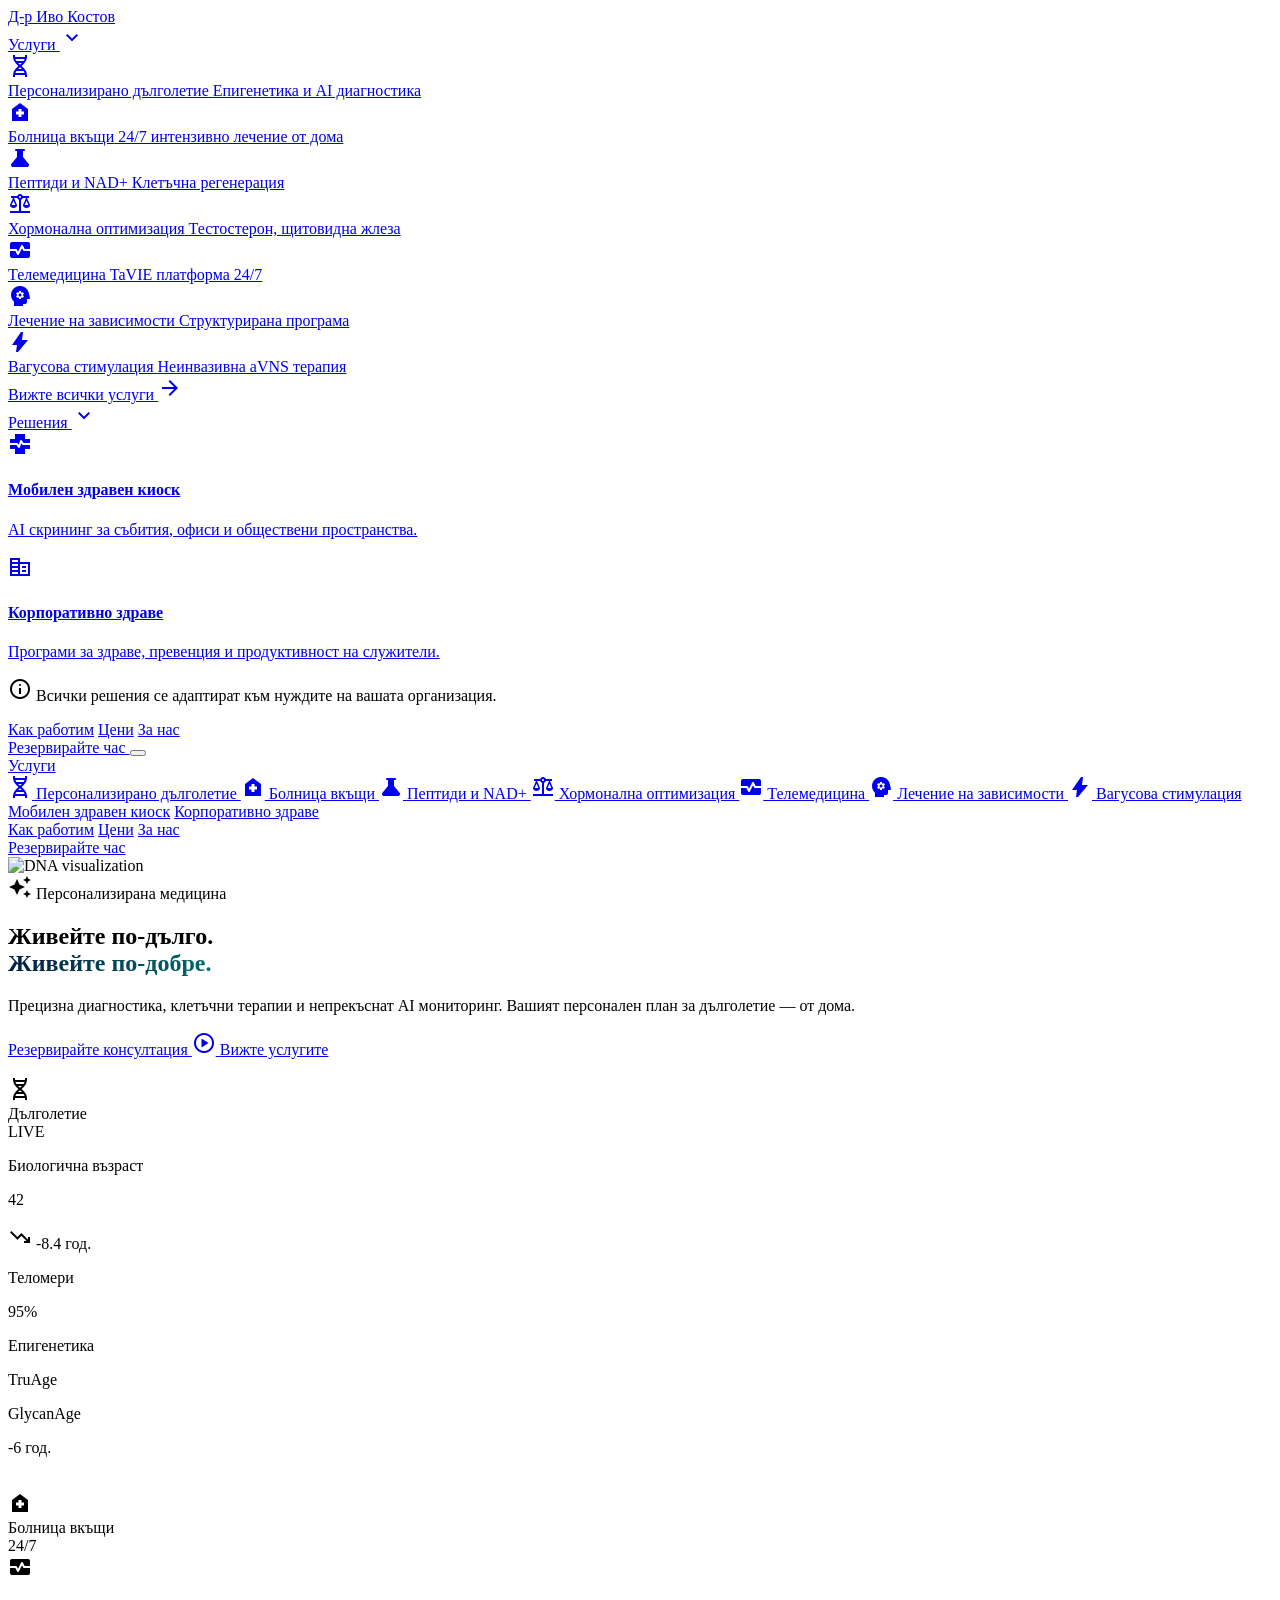
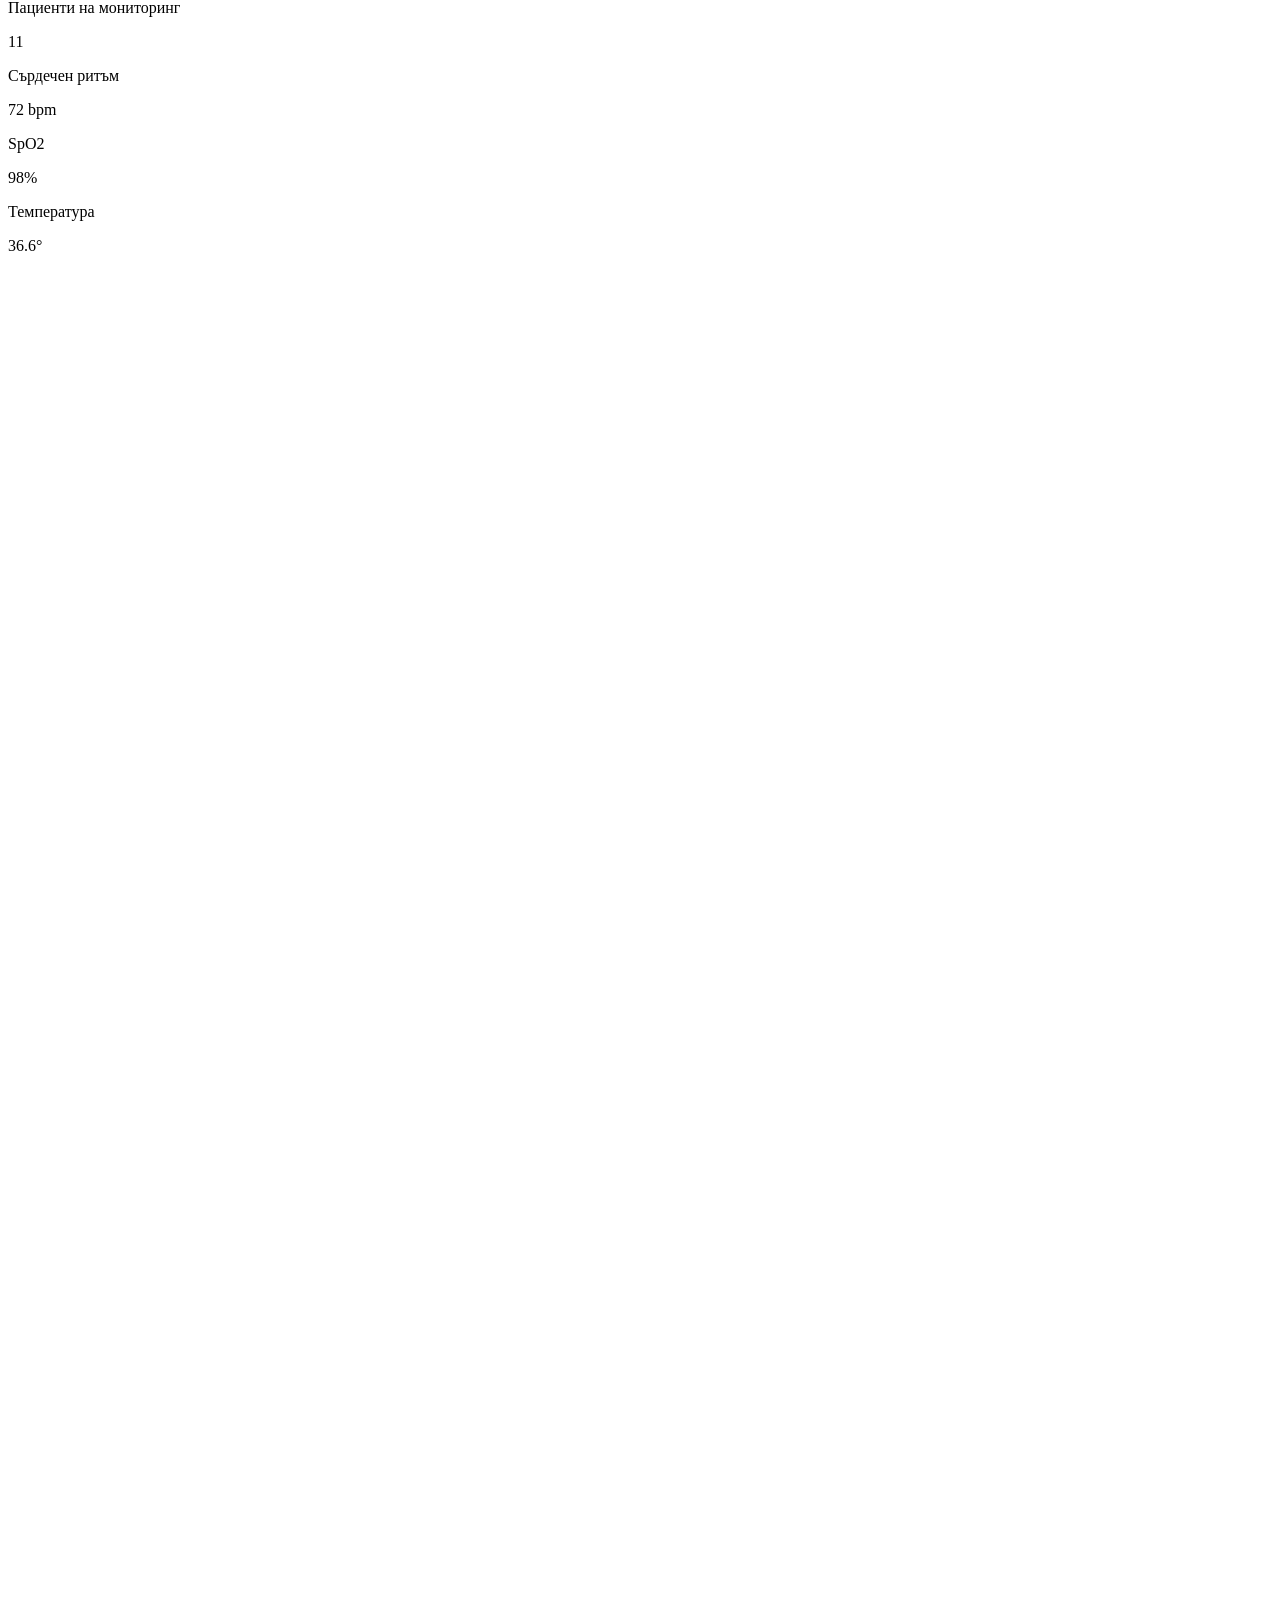
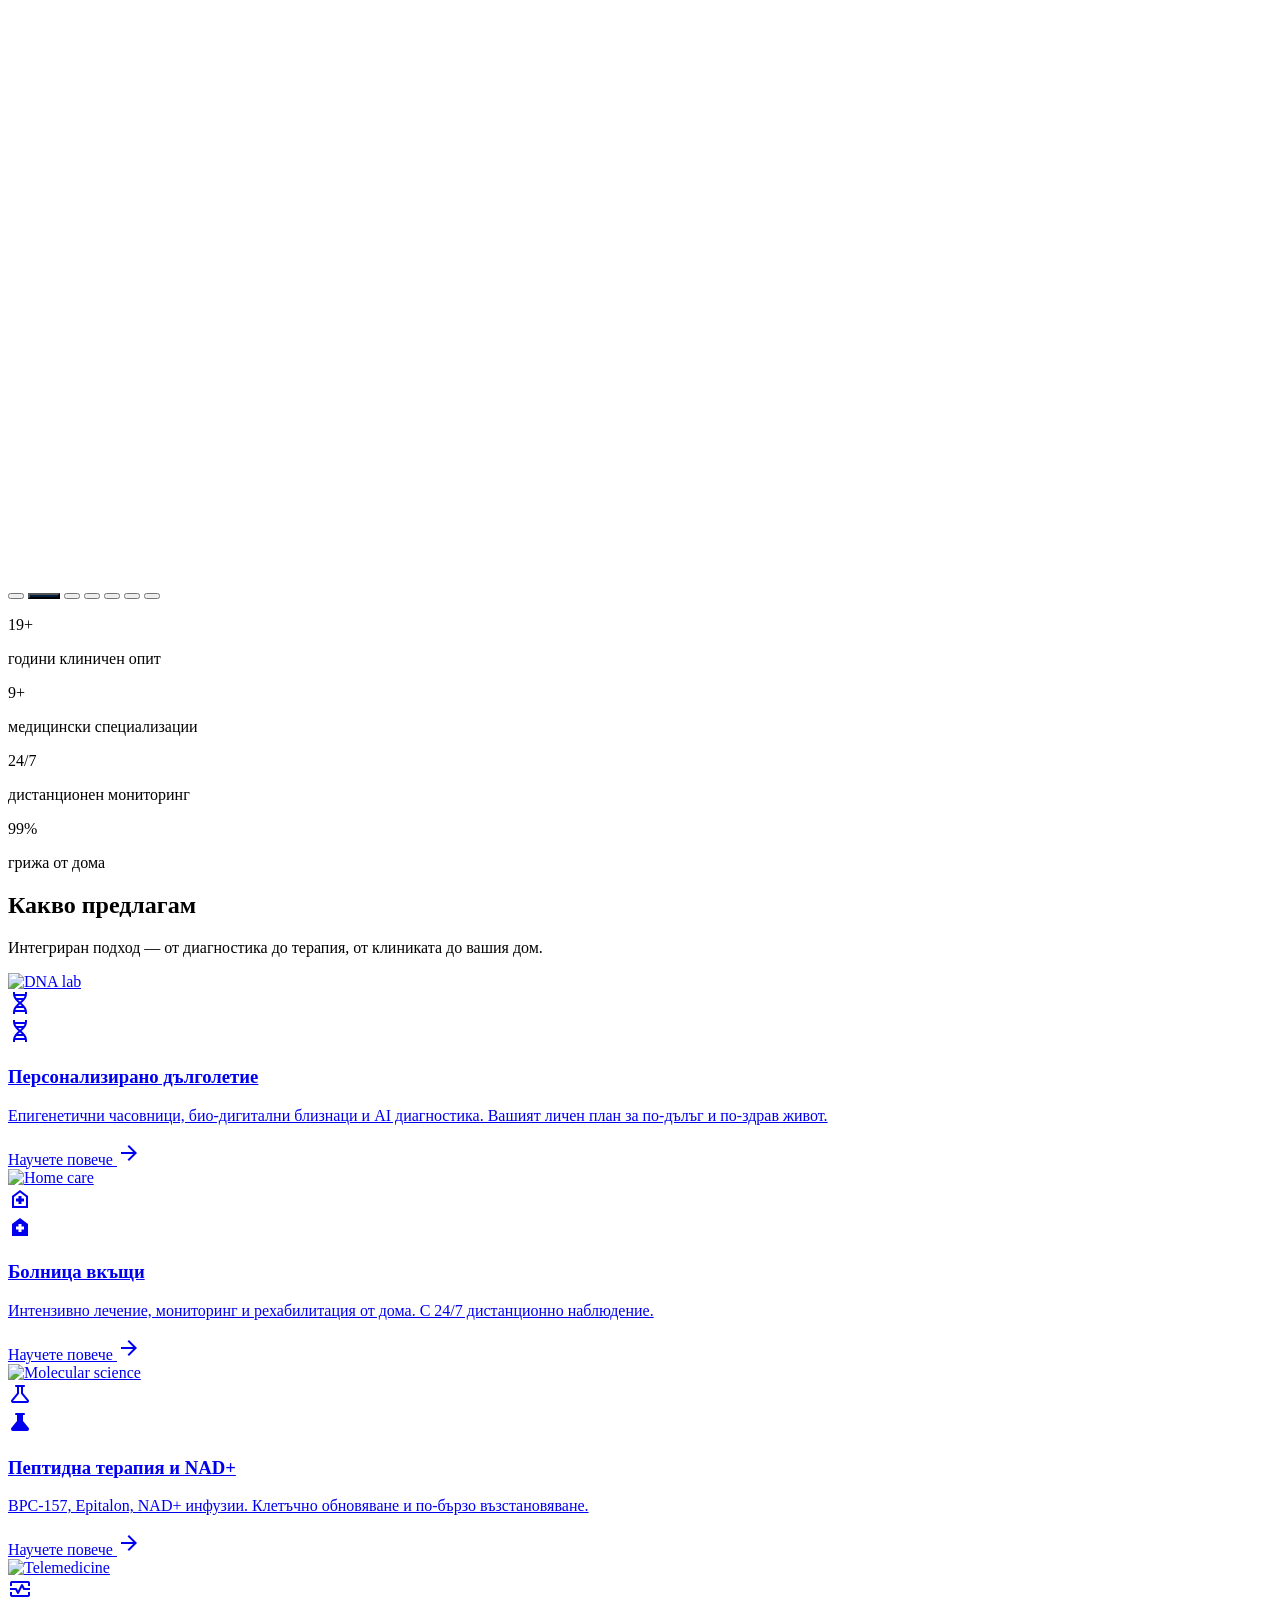
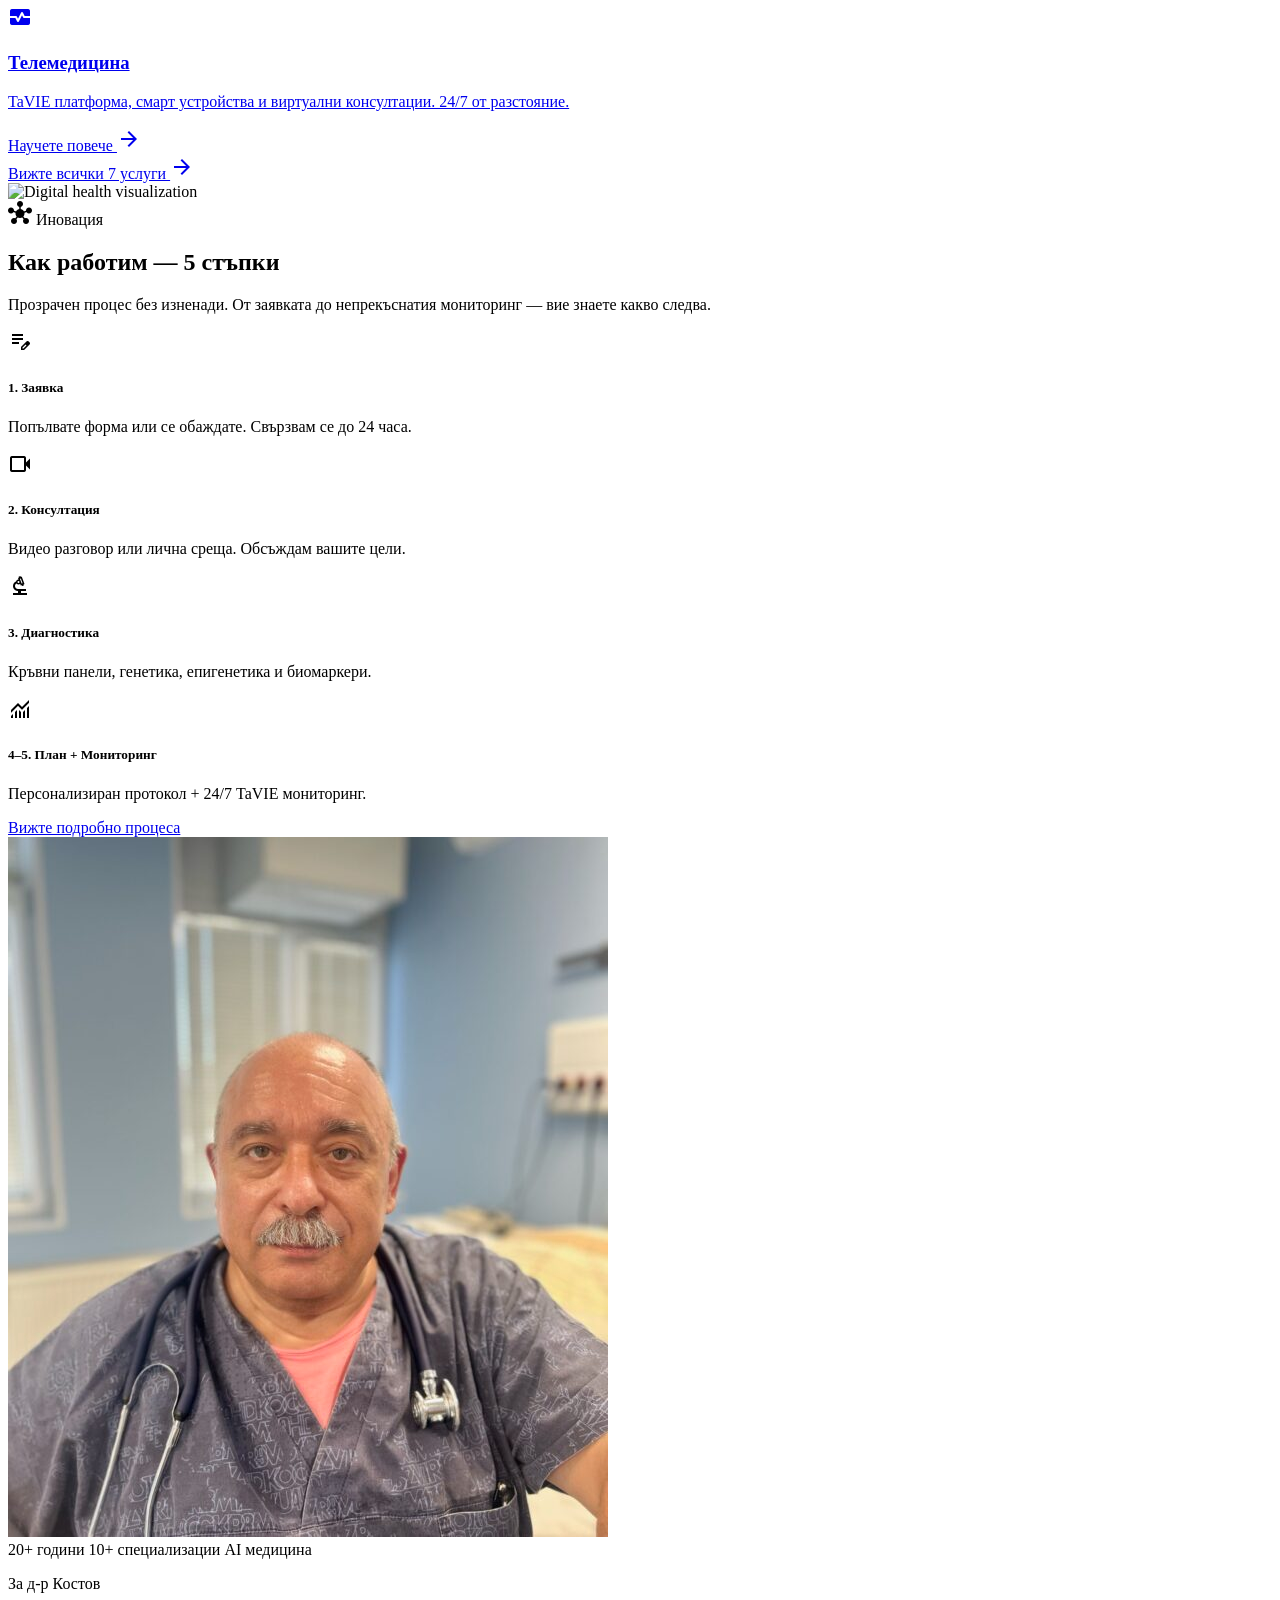
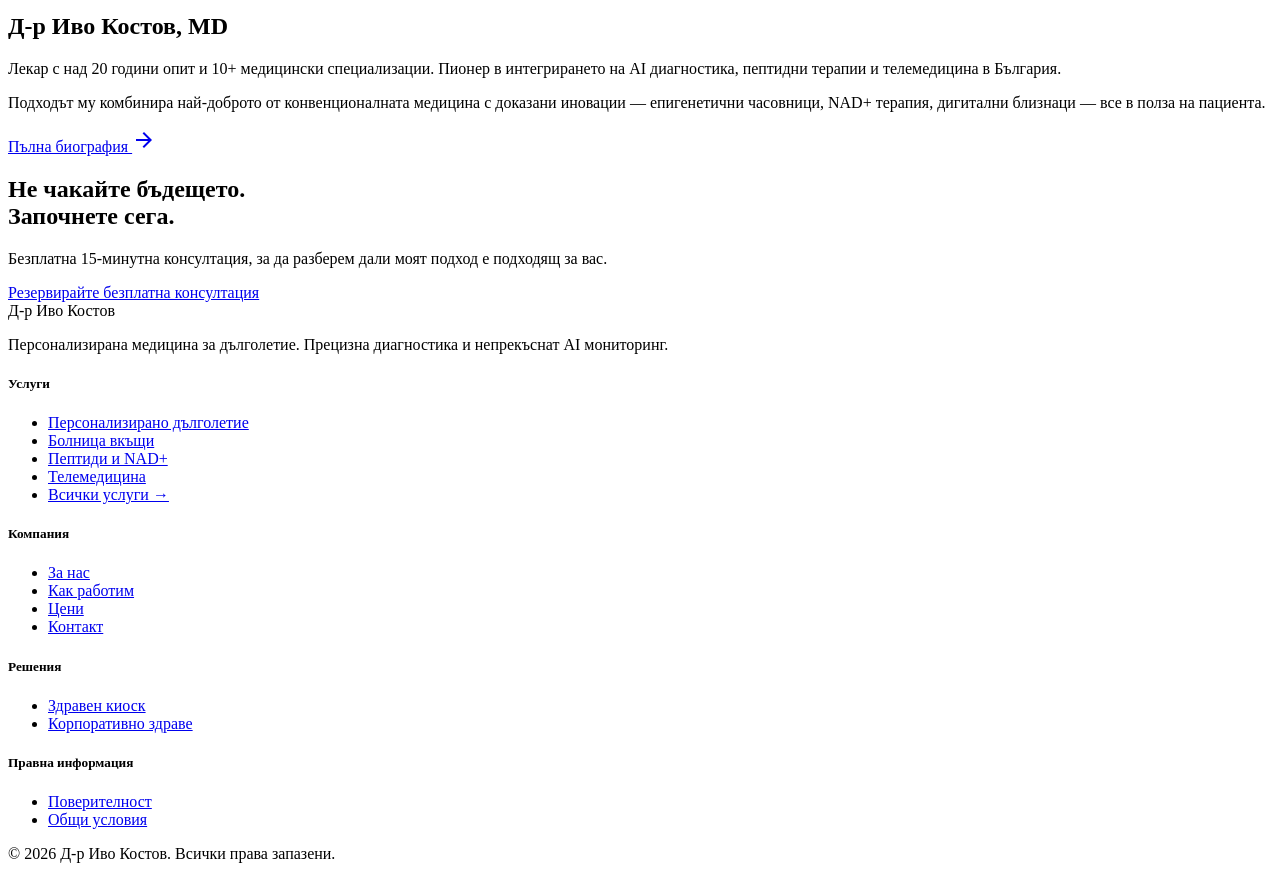
==== index.html @ afa54e5a "Initial commit: drivokostov.bg - Dr. Ivo Kostov medical longevity website Multi-page static site wit" ====
<!DOCTYPE html>
<html class="light" lang="bg">
<head>
<meta charset="utf-8"/>
<meta content="width=device-width, initial-scale=1.0" name="viewport"/>
<title>Д-р Иво Костов — Персонализирана медицина за дълголетие</title>
<meta name="description" content="Персонализирана медицина за дълголетие в България. Прецизна диагностика, пептидна терапия, NAD+, телемедицина и болница вкъщи.">
<link href="https://fonts.googleapis.com/css2?family=Manrope:wght@400;600;700;800&family=Inter:wght@300;400;500;600&display=swap" rel="stylesheet"/>
<link href="https://fonts.googleapis.com/css2?family=Material+Symbols+Outlined:wght,FILL@100..700,0..1&display=swap" rel="stylesheet"/>
<script src="https://cdn.tailwindcss.com?plugins=forms,container-queries"></script>
<script>
tailwind.config = {
  darkMode: "class",
  theme: {
    extend: {
      colors: {
        "primary": "#001e40",
        "primary-container": "#003366",
        "on-primary": "#ffffff",
        "on-primary-container": "#799dd6",
        "secondary": "#00696b",
        "secondary-container": "#56f5f8",
        "on-secondary": "#ffffff",
        "on-secondary-container": "#006e70",
        "tertiary": "#002324",
        "tertiary-container": "#003a3b",
        "tertiary-fixed": "#6af7fa",
        "tertiary-fixed-dim": "#46dadd",
        "secondary-fixed": "#5af8fb",
        "secondary-fixed-dim": "#2ddbde",
        "primary-fixed": "#d5e3ff",
        "primary-fixed-dim": "#a7c8ff",
        "surface": "#f7f9fb",
        "surface-container-low": "#f2f4f6",
        "surface-container": "#eceef0",
        "surface-container-high": "#e6e8ea",
        "surface-container-lowest": "#ffffff",
        "on-surface": "#191c1e",
        "on-surface-variant": "#43474f",
        "outline": "#737780",
        "outline-variant": "#c3c6d1",
        "error": "#ba1a1a",
        "error-container": "#ffdad6",
        "surface-tint": "#3a5f94",
      },
      fontFamily: {
        "headline": ["Manrope"],
        "body": ["Inter"],
      },
      borderRadius: {
        "DEFAULT": "0.25rem",
        "lg": "0.5rem",
        "xl": "0.75rem",
        "2xl": "1.5rem",
        "3xl": "2rem",
        "full": "9999px",
      },
    },
  },
}
</script>
<style>
.material-symbols-outlined { font-variation-settings: 'FILL' 0, 'wght' 400, 'GRAD' 0, 'opsz' 24; }
.text-gradient { background: linear-gradient(to right, #001e40, #00696b); -webkit-background-clip: text; -webkit-text-fill-color: transparent; background-clip: text; }
.reveal { opacity: 0; transform: translateY(30px); transition: all 0.8s cubic-bezier(0.22, 1, 0.36, 1); }
.reveal.active { opacity: 1; transform: translateY(0); }
.reveal-delay-1 { transition-delay: 100ms; }
.reveal-delay-2 { transition-delay: 200ms; }
.reveal-delay-3 { transition-delay: 300ms; }
.reveal-delay-4 { transition-delay: 400ms; }

/* Hero panel carousel */
.hero-panel { pointer-events: none; }
.hero-panel.active-panel { opacity: 1 !important; pointer-events: auto; transform: scale(1); }
.hero-panel:not(.active-panel) { opacity: 0; transform: scale(0.96); }
.panel-dot.active-dot { width: 2rem; background-color: #001e40; }
.panel-dot:not(.active-dot) { width: 0.375rem; }

/* ECG animation */
@keyframes ecg-draw { to { stroke-dashoffset: 0; } }
.panel-ecg { stroke-dasharray: 800; stroke-dashoffset: 800; }
.active-panel .panel-ecg { animation: ecg-draw 2s ease forwards; }

/* Wave animation */
@keyframes wave-move { 0% { transform: translateX(0); } 100% { transform: translateX(-50px); } }
.active-panel .panel-wave { animation: wave-move 3s linear infinite; }
</style>
</head>
<body class="bg-surface font-body text-on-surface selection:bg-secondary-container">

<!-- Nav -->
<main class="pt-20">

<!-- ===== HERO ===== -->
<section class="relative min-h-[870px] flex items-center overflow-hidden bg-surface-container-low">
  <div class="absolute inset-0 z-0">
    <div class="absolute inset-0 bg-gradient-to-r from-surface-container-low via-transparent to-transparent z-10"></div>
    <img class="w-full h-full object-cover opacity-25" src="https://images.unsplash.com/photo-1532187863486-abf9dbad1b69?w=1600&h=900&fit=crop" alt="DNA visualization">
  </div>
  <div class="max-w-7xl mx-auto px-6 md:px-12 relative z-20 grid grid-cols-1 lg:grid-cols-2 gap-12 items-center">
    <div class="space-y-8 reveal">
      <div class="inline-flex items-center space-x-2 bg-secondary-container/20 px-4 py-1.5 rounded-full border border-secondary/10">
        <span class="material-symbols-outlined text-secondary text-sm" style="font-variation-settings: 'FILL' 1;">auto_awesome</span>
        <span class="text-secondary font-semibold text-xs uppercase tracking-widest">Персонализирана медицина</span>
      </div>
      <h1 class="text-5xl md:text-7xl font-headline font-extrabold text-primary leading-[1.08] tracking-tight">
        Живейте по-дълго.<br><span class="text-gradient">Живейте по-добре.</span>
      </h1>
      <p class="text-xl text-on-surface-variant max-w-xl leading-relaxed">
        Прецизна диагностика, клетъчни терапии и непрекъснат AI мониторинг. Вашият персонален план за дълголетие — от дома.
      </p>
      <div class="flex flex-col sm:flex-row gap-4">
        <a href="kontakt.html" class="bg-primary text-on-primary px-8 py-4 rounded-xl font-headline font-bold text-lg hover:shadow-lg transition-all active:scale-95 text-center">
          Резервирайте консултация
        </a>
        <a href="uslugi.html" class="flex items-center justify-center space-x-2 text-primary font-headline font-bold px-8 py-4 hover:bg-white/50 rounded-xl transition-all">
          <span class="material-symbols-outlined">play_circle</span>
          <span>Вижте услугите</span>
        </a>
      </div>
    </div>
    <!-- Hero Dashboard — 7 Service Panels cycling -->
    <div class="hidden lg:block relative reveal reveal-delay-2">
      <div id="hero-panels" class="relative h-[460px] w-full">

        <!-- Panel 1: Персонализирано дълголетие -->
        <div class="hero-panel active-panel absolute inset-0 bg-gradient-to-br from-primary to-primary-container rounded-[2.5rem] shadow-2xl p-8 text-white overflow-hidden transition-all duration-700">
          <div class="absolute inset-0 opacity-15"><img class="w-full h-full object-cover" src="https://images.unsplash.com/photo-1532187863486-abf9dbad1b69?w=600&h=500&fit=crop" alt=""></div>
          <div class="relative z-10 h-full flex flex-col justify-between">
            <div class="flex items-center justify-between">
              <div class="flex items-center gap-3">
                <div class="w-10 h-10 bg-white/15 backdrop-blur rounded-xl flex items-center justify-center">
                  <span class="material-symbols-outlined text-tertiary-fixed" style="font-variation-settings:'FILL' 1">genetics</span>
                </div>
                <span class="font-headline font-bold text-sm uppercase tracking-wider text-tertiary-fixed">Дълголетие</span>
              </div>
              <div class="flex items-center gap-2"><span class="w-2 h-2 bg-tertiary-fixed rounded-full animate-pulse"></span><span class="text-tertiary-fixed text-xs font-bold">LIVE</span></div>
            </div>
            <div>
              <div class="flex items-end gap-6 mb-6">
                <div>
                  <p class="text-white/50 text-xs mb-1">Биологична възраст</p>
                  <p class="text-5xl font-headline font-extrabold panel-number" data-from="42" data-to="34">42</p>
                </div>
                <div class="flex items-center gap-1 mb-2 bg-secondary/30 px-3 py-1 rounded-full">
                  <span class="material-symbols-outlined text-tertiary-fixed text-sm">trending_down</span>
                  <span class="text-tertiary-fixed font-bold text-sm">-8.4 год.</span>
                </div>
              </div>
              <div class="grid grid-cols-3 gap-3">
                <div class="bg-white/10 backdrop-blur rounded-xl p-3"><p class="text-[10px] text-white/50">Теломери</p><p class="font-bold text-sm">95%</p></div>
                <div class="bg-white/10 backdrop-blur rounded-xl p-3"><p class="text-[10px] text-white/50">Епигенетика</p><p class="font-bold text-sm text-tertiary-fixed">TruAge</p></div>
                <div class="bg-white/10 backdrop-blur rounded-xl p-3"><p class="text-[10px] text-white/50">GlycanAge</p><p class="font-bold text-sm">-6 год.</p></div>
              </div>
            </div>
          </div>
        </div>

        <!-- Panel 2: Болница вкъщи -->
        <div class="hero-panel absolute inset-0 bg-gradient-to-br from-[#003a3b] to-secondary rounded-[2.5rem] shadow-2xl p-8 text-white overflow-hidden opacity-0 transition-all duration-700">
          <div class="absolute inset-0 opacity-15"><img class="w-full h-full object-cover" src="https://images.unsplash.com/photo-1576765608535-5f04d1e3f289?w=600&h=500&fit=crop" alt=""></div>
          <div class="relative z-10 h-full flex flex-col justify-between">
            <div class="flex items-center justify-between">
              <div class="flex items-center gap-3">
                <div class="w-10 h-10 bg-white/15 backdrop-blur rounded-xl flex items-center justify-center">
                  <span class="material-symbols-outlined text-secondary-fixed" style="font-variation-settings:'FILL' 1">home_health</span>
                </div>
                <span class="font-headline font-bold text-sm uppercase tracking-wider text-secondary-fixed">Болница вкъщи</span>
              </div>
              <div class="flex items-center gap-2"><span class="w-2 h-2 bg-secondary-fixed rounded-full animate-pulse"></span><span class="text-secondary-fixed text-xs font-bold">24/7</span></div>
            </div>
            <div>
              <div class="flex items-center gap-4 mb-6">
                <div class="w-20 h-20 rounded-2xl bg-white/10 backdrop-blur flex items-center justify-center">
                  <span class="material-symbols-outlined text-4xl text-secondary-fixed" style="font-variation-settings:'FILL' 1">monitor_heart</span>
                </div>
                <div>
                  <p class="text-white/50 text-xs">Пациенти на мониторинг</p>
                  <p class="text-4xl font-headline font-extrabold panel-number" data-from="0" data-to="12">0</p>
                </div>
              </div>
              <div class="grid grid-cols-3 gap-3">
                <div class="bg-white/10 backdrop-blur rounded-xl p-3"><p class="text-[10px] text-white/50">Сърдечен ритъм</p><p class="font-bold text-sm text-secondary-fixed">72 bpm</p></div>
                <div class="bg-white/10 backdrop-blur rounded-xl p-3"><p class="text-[10px] text-white/50">SpO2</p><p class="font-bold text-sm">98%</p></div>
                <div class="bg-white/10 backdrop-blur rounded-xl p-3"><p class="text-[10px] text-white/50">Температура</p><p class="font-bold text-sm">36.6°</p></div>
              </div>
            </div>
          </div>
        </div>

        <!-- Panel 3: Пептиди и NAD+ -->
        <div class="hero-panel absolute inset-0 bg-gradient-to-br from-[#0a1628] to-[#1a3050] rounded-[2.5rem] shadow-2xl p-8 text-white overflow-hidden opacity-0 transition-all duration-700">
          <div class="absolute inset-0 opacity-10"><img class="w-full h-full object-cover" src="https://images.unsplash.com/photo-1628595351029-c2bf17511435?w=600&h=500&fit=crop" alt=""></div>
          <div class="relative z-10 h-full flex flex-col justify-between">
            <div class="flex items-center justify-between">
              <div class="flex items-center gap-3">
                <div class="w-10 h-10 bg-white/15 backdrop-blur rounded-xl flex items-center justify-center">
                  <span class="material-symbols-outlined text-tertiary-fixed" style="font-variation-settings:'FILL' 1">science</span>
                </div>
                <span class="font-headline font-bold text-sm uppercase tracking-wider text-tertiary-fixed">NAD+ Терапия</span>
              </div>
            </div>
            <div>
              <p class="text-white/50 text-xs mb-2">NAD+ ниво след инфузия</p>
              <!-- Progress bar animation -->
              <div class="relative h-4 bg-white/10 rounded-full mb-6 overflow-hidden">
                <div class="absolute inset-y-0 left-0 bg-gradient-to-r from-secondary to-tertiary-fixed rounded-full panel-bar" style="width:0%"></div>
              </div>
              <div class="grid grid-cols-4 gap-2">
                <div class="bg-white/10 backdrop-blur rounded-xl p-3 text-center"><p class="text-[9px] text-white/40">BPC-157</p><p class="font-bold text-xs text-tertiary-fixed">Active</p></div>
                <div class="bg-white/10 backdrop-blur rounded-xl p-3 text-center"><p class="text-[9px] text-white/40">Epitalon</p><p class="font-bold text-xs">Ready</p></div>
                <div class="bg-white/10 backdrop-blur rounded-xl p-3 text-center"><p class="text-[9px] text-white/40">GHK-Cu</p><p class="font-bold text-xs text-tertiary-fixed">Active</p></div>
                <div class="bg-white/10 backdrop-blur rounded-xl p-3 text-center"><p class="text-[9px] text-white/40">GLP-1</p><p class="font-bold text-xs">Ready</p></div>
              </div>
            </div>
          </div>
        </div>

        <!-- Panel 4: Хормонална оптимизация -->
        <div class="hero-panel absolute inset-0 bg-gradient-to-br from-[#1a1040] to-[#2d1860] rounded-[2.5rem] shadow-2xl p-8 text-white overflow-hidden opacity-0 transition-all duration-700">
          <div class="relative z-10 h-full flex flex-col justify-between">
            <div class="flex items-center gap-3">
              <div class="w-10 h-10 bg-white/15 backdrop-blur rounded-xl flex items-center justify-center">
                <span class="material-symbols-outlined text-purple-300" style="font-variation-settings:'FILL' 1">balance</span>
              </div>
              <span class="font-headline font-bold text-sm uppercase tracking-wider text-purple-300">Хормони</span>
            </div>
            <div>
              <p class="text-white/50 text-xs mb-4">Хормонален баланс</p>
              <!-- Horizontal bars -->
              <div class="space-y-3 mb-4">
                <div class="flex items-center gap-3"><span class="text-[10px] text-white/50 w-20">Тестостерон</span><div class="flex-1 h-3 bg-white/10 rounded-full overflow-hidden"><div class="h-full bg-purple-400 rounded-full panel-hbar" style="width:0%" data-target="85%"></div></div><span class="text-xs font-bold">85%</span></div>
                <div class="flex items-center gap-3"><span class="text-[10px] text-white/50 w-20">DHEA</span><div class="flex-1 h-3 bg-white/10 rounded-full overflow-hidden"><div class="h-full bg-purple-300 rounded-full panel-hbar" style="width:0%" data-target="72%"></div></div><span class="text-xs font-bold">72%</span></div>
                <div class="flex items-center gap-3"><span class="text-[10px] text-white/50 w-20">Щитовидна</span><div class="flex-1 h-3 bg-white/10 rounded-full overflow-hidden"><div class="h-full bg-purple-200 rounded-full panel-hbar" style="width:0%" data-target="91%"></div></div><span class="text-xs font-bold">91%</span></div>
                <div class="flex items-center gap-3"><span class="text-[10px] text-white/50 w-20">Кортизол</span><div class="flex-1 h-3 bg-white/10 rounded-full overflow-hidden"><div class="h-full bg-green-400 rounded-full panel-hbar" style="width:0%" data-target="45%"></div></div><span class="text-xs font-bold text-green-400">Нисък ✓</span></div>
              </div>
            </div>
          </div>
        </div>

        <!-- Panel 5: Телемедицина -->
        <div class="hero-panel absolute inset-0 bg-gradient-to-br from-[#002030] to-[#004050] rounded-[2.5rem] shadow-2xl p-8 text-white overflow-hidden opacity-0 transition-all duration-700">
          <div class="absolute inset-0 opacity-10"><img class="w-full h-full object-cover" src="https://images.unsplash.com/photo-1576091160399-112ba8d25d1d?w=600&h=500&fit=crop" alt=""></div>
          <div class="relative z-10 h-full flex flex-col justify-between">
            <div class="flex items-center justify-between">
              <div class="flex items-center gap-3">
                <div class="w-10 h-10 bg-white/15 backdrop-blur rounded-xl flex items-center justify-center">
                  <span class="material-symbols-outlined text-cyan-300" style="font-variation-settings:'FILL' 1">monitor_heart</span>
                </div>
                <span class="font-headline font-bold text-sm uppercase tracking-wider text-cyan-300">TaVIE Платформа</span>
              </div>
              <span class="bg-cyan-500/20 text-cyan-300 text-[10px] font-bold px-3 py-1 rounded-full">CONNECTED</span>
            </div>
            <div>
              <!-- Simulated ECG line -->
              <svg class="w-full h-16 mb-4" viewBox="0 0 400 60" fill="none">
                <path d="M0,30 L60,30 L70,30 L80,10 L90,50 L100,25 L110,35 L120,30 L200,30 L210,30 L220,10 L230,50 L240,25 L250,35 L260,30 L340,30 L350,30 L360,10 L370,50 L380,25 L390,35 L400,30" stroke="rgba(103,232,249,0.6)" stroke-width="2" class="panel-ecg"/>
              </svg>
              <div class="grid grid-cols-3 gap-3">
                <div class="bg-white/10 backdrop-blur rounded-xl p-3"><p class="text-[10px] text-white/40">Устройства</p><p class="font-bold text-sm text-cyan-300">3 active</p></div>
                <div class="bg-white/10 backdrop-blur rounded-xl p-3"><p class="text-[10px] text-white/40">Данни днес</p><p class="font-bold text-sm">2,847</p></div>
                <div class="bg-white/10 backdrop-blur rounded-xl p-3"><p class="text-[10px] text-white/40">Сън скор</p><p class="font-bold text-sm text-cyan-300">92/100</p></div>
              </div>
            </div>
          </div>
        </div>

        <!-- Panel 6: Зависимости -->
        <div class="hero-panel absolute inset-0 bg-gradient-to-br from-[#1a2810] to-[#2d4020] rounded-[2.5rem] shadow-2xl p-8 text-white overflow-hidden opacity-0 transition-all duration-700">
          <div class="relative z-10 h-full flex flex-col justify-between">
            <div class="flex items-center gap-3">
              <div class="w-10 h-10 bg-white/15 backdrop-blur rounded-xl flex items-center justify-center">
                <span class="material-symbols-outlined text-green-300" style="font-variation-settings:'FILL' 1">psychology</span>
              </div>
              <span class="font-headline font-bold text-sm uppercase tracking-wider text-green-300">Зависимости</span>
            </div>
            <div>
              <p class="text-white/50 text-xs mb-3">Дни без рецидив</p>
              <p class="text-6xl font-headline font-extrabold text-green-300 mb-4 panel-number" data-from="0" data-to="147">0</p>
              <div class="flex gap-1 mb-4">
                <div class="h-2 flex-1 bg-green-400 rounded-full"></div><div class="h-2 flex-1 bg-green-400 rounded-full"></div><div class="h-2 flex-1 bg-green-400 rounded-full"></div><div class="h-2 flex-1 bg-green-400/40 rounded-full"></div><div class="h-2 flex-1 bg-green-400/20 rounded-full"></div>
              </div>
              <div class="grid grid-cols-2 gap-3">
                <div class="bg-white/10 backdrop-blur rounded-xl p-3"><p class="text-[10px] text-white/40">Програма</p><p class="font-bold text-xs text-green-300">Фаза 3</p></div>
                <div class="bg-white/10 backdrop-blur rounded-xl p-3"><p class="text-[10px] text-white/40">Подкрепа</p><p class="font-bold text-xs">24/7</p></div>
              </div>
            </div>
          </div>
        </div>

        <!-- Panel 7: Вагусов нерв -->
        <div class="hero-panel absolute inset-0 bg-gradient-to-br from-[#201030] to-[#3a1860] rounded-[2.5rem] shadow-2xl p-8 text-white overflow-hidden opacity-0 transition-all duration-700">
          <div class="relative z-10 h-full flex flex-col justify-between">
            <div class="flex items-center gap-3">
              <div class="w-10 h-10 bg-white/15 backdrop-blur rounded-xl flex items-center justify-center">
                <span class="material-symbols-outlined text-violet-300" style="font-variation-settings:'FILL' 1">bolt</span>
              </div>
              <span class="font-headline font-bold text-sm uppercase tracking-wider text-violet-300">aVNS Стимулация</span>
            </div>
            <div>
              <!-- Animated wave -->
              <svg class="w-full h-20 mb-4" viewBox="0 0 400 80" fill="none">
                <path d="M0,40 Q50,10 100,40 Q150,70 200,40 Q250,10 300,40 Q350,70 400,40" stroke="rgba(196,181,253,0.5)" stroke-width="2" fill="none" class="panel-wave"/>
                <path d="M0,40 Q50,20 100,40 Q150,60 200,40 Q250,20 300,40 Q350,60 400,40" stroke="rgba(196,181,253,0.25)" stroke-width="1.5" fill="none"/>
              </svg>
              <div class="grid grid-cols-3 gap-3">
                <div class="bg-white/10 backdrop-blur rounded-xl p-3"><p class="text-[10px] text-white/40">Честота</p><p class="font-bold text-sm text-violet-300">25 Hz</p></div>
                <div class="bg-white/10 backdrop-blur rounded-xl p-3"><p class="text-[10px] text-white/40">Сесии</p><p class="font-bold text-sm">12/20</p></div>
                <div class="bg-white/10 backdrop-blur rounded-xl p-3"><p class="text-[10px] text-white/40">Ефект</p><p class="font-bold text-sm text-violet-300">+38%</p></div>
              </div>
            </div>
          </div>
        </div>

        <!-- Panel indicators -->
        <div class="absolute -bottom-8 left-1/2 -translate-x-1/2 flex gap-2 z-30" id="panel-dots">
          <button class="w-8 h-1.5 rounded-full bg-primary transition-all panel-dot active-dot"></button>
          <button class="w-1.5 h-1.5 rounded-full bg-outline-variant/40 transition-all panel-dot"></button>
          <button class="w-1.5 h-1.5 rounded-full bg-outline-variant/40 transition-all panel-dot"></button>
          <button class="w-1.5 h-1.5 rounded-full bg-outline-variant/40 transition-all panel-dot"></button>
          <button class="w-1.5 h-1.5 rounded-full bg-outline-variant/40 transition-all panel-dot"></button>
          <button class="w-1.5 h-1.5 rounded-full bg-outline-variant/40 transition-all panel-dot"></button>
          <button class="w-1.5 h-1.5 rounded-full bg-outline-variant/40 transition-all panel-dot"></button>
        </div>
      </div>
    </div>
  </div>
</section>

<!-- ===== TRUST STATS — Counter Animation ===== -->
<section class="py-16 bg-surface-container-lowest" id="stats-section">
  <div class="max-w-7xl mx-auto px-6 md:px-12 grid grid-cols-2 md:grid-cols-4 gap-8 reveal">
    <div class="text-center">
      <p class="text-4xl md:text-5xl font-headline font-extrabold text-secondary counter" data-target="20" data-suffix="+">0</p>
      <p class="text-on-surface-variant text-sm mt-2">години клиничен опит</p>
    </div>
    <div class="text-center">
      <p class="text-4xl md:text-5xl font-headline font-extrabold text-secondary counter" data-target="10" data-suffix="+">0</p>
      <p class="text-on-surface-variant text-sm mt-2">медицински специализации</p>
    </div>
    <div class="text-center">
      <p class="text-4xl md:text-5xl font-headline font-extrabold text-secondary">24/7</p>
      <p class="text-on-surface-variant text-sm mt-2">дистанционен мониторинг</p>
    </div>
    <div class="text-center">
      <p class="text-4xl md:text-5xl font-headline font-extrabold text-secondary counter" data-target="100" data-suffix="%">0</p>
      <p class="text-on-surface-variant text-sm mt-2">грижа от дома</p>
    </div>
  </div>
</section>

<!-- ===== SERVICES BENTO GRID ===== -->
<section class="py-24 bg-surface">
  <div class="max-w-7xl mx-auto px-6 md:px-12">
    <div class="mb-16 reveal">
      <h2 class="text-4xl font-headline font-extrabold text-primary mb-4">Какво предлагам</h2>
      <p class="text-on-surface-variant max-w-xl">Интегриран подход — от диагностика до терапия, от клиниката до вашия дом.</p>
    </div>
    <div class="grid grid-cols-1 md:grid-cols-3 gap-6">
      <!-- Card 1: Персонализирано дълголетие — wide, dark gradient with DNA image -->
      <a href="uslugi/personalizirano-dalgoletie.html" class="md:col-span-2 bg-gradient-to-br from-primary to-primary-container p-8 rounded-[2rem] text-on-primary relative overflow-hidden group reveal min-h-[280px] flex flex-col justify-end">
        <img class="absolute inset-0 w-full h-full object-cover opacity-20 group-hover:opacity-35 group-hover:scale-110 transition-all duration-700" src="https://images.unsplash.com/photo-1532187863486-abf9dbad1b69?w=800&h=500&fit=crop" alt="DNA lab">
        <!-- Large icon that grows on hover -->
        <div class="absolute top-6 right-6 opacity-10 group-hover:opacity-20 transition-all duration-700 group-hover:scale-150 group-hover:top-0 group-hover:right-0">
          <span class="material-symbols-outlined text-[140px] text-secondary-fixed">genetics</span>
        </div>
        <div class="relative z-10 space-y-3">
          <div class="w-12 h-12 bg-white/10 backdrop-blur-sm rounded-xl flex items-center justify-center">
            <span class="material-symbols-outlined text-tertiary-fixed" style="font-variation-settings: 'FILL' 1;">genetics</span>
          </div>
          <h3 class="text-2xl font-headline font-bold">Персонализирано дълголетие</h3>
          <p class="text-primary-fixed-dim text-sm max-w-md">Епигенетични часовници, био-дигитални близнаци и AI диагностика. Вашият личен план за по-дълъг и по-здрав живот.</p>
          <span class="text-tertiary-fixed font-semibold text-sm flex items-center gap-1 group-hover:gap-3 transition-all">Научете повече <span class="material-symbols-outlined text-sm">arrow_forward</span></span>
        </div>
      </a>

      <!-- Card 2: Болница вкъщи — tall, teal gradient -->
      <a href="uslugi/bolnitsa-vkashti.html" class="md:row-span-2 bg-gradient-to-br from-[#003a3b] to-secondary p-8 rounded-[2rem] text-on-primary flex flex-col justify-end relative overflow-hidden group reveal reveal-delay-1 min-h-[400px]">
        <img class="absolute inset-0 w-full h-full object-cover opacity-20 group-hover:opacity-30 group-hover:scale-105 transition-all duration-700" src="https://images.unsplash.com/photo-1576765608535-5f04d1e3f289?w=600&h=800&fit=crop" alt="Home care">
        <div class="absolute top-6 right-6 opacity-10 group-hover:opacity-25 transition-all duration-700 group-hover:scale-[2] group-hover:-top-8 group-hover:-right-8">
          <span class="material-symbols-outlined text-[100px] text-white">home_health</span>
        </div>
        <div class="relative z-10 space-y-4">
          <div class="w-12 h-12 bg-white/10 backdrop-blur-sm rounded-xl flex items-center justify-center">
            <span class="material-symbols-outlined text-secondary-fixed" style="font-variation-settings: 'FILL' 1;">home_health</span>
          </div>
          <h3 class="text-2xl font-headline font-bold">Болница вкъщи</h3>
          <p class="text-white/70 text-sm">Интензивно лечение, мониторинг и рехабилитация от дома. С 24/7 дистанционно наблюдение.</p>
          <span class="text-secondary-fixed font-semibold text-sm flex items-center gap-1 group-hover:gap-3 transition-all">Научете повече <span class="material-symbols-outlined text-sm">arrow_forward</span></span>
        </div>
      </a>

      <!-- Card 3: Пептидна терапия — deep blue gradient with molecule image -->
      <a href="uslugi/peptidna-terapia-nad.html" class="bg-gradient-to-br from-[#0a1628] to-[#1a3050] p-8 rounded-[2rem] text-on-primary relative overflow-hidden group reveal reveal-delay-2 min-h-[220px] flex flex-col justify-end">
        <img class="absolute inset-0 w-full h-full object-cover opacity-15 group-hover:opacity-25 group-hover:scale-110 transition-all duration-700" src="https://images.unsplash.com/photo-1628595351029-c2bf17511435?w=600&h=400&fit=crop" alt="Molecular science">
        <div class="absolute top-4 right-4 opacity-10 group-hover:opacity-20 transition-all duration-700 group-hover:scale-150">
          <span class="material-symbols-outlined text-[80px] text-secondary-fixed">science</span>
        </div>
        <div class="relative z-10 space-y-3">
          <div class="w-10 h-10 bg-white/10 backdrop-blur-sm rounded-lg flex items-center justify-center">
            <span class="material-symbols-outlined text-secondary-fixed text-xl" style="font-variation-settings: 'FILL' 1;">science</span>
          </div>
          <h3 class="text-xl font-headline font-bold">Пептидна терапия и NAD+</h3>
          <p class="text-white/60 text-sm">BPC-157, Epitalon, NAD+ инфузии. Клетъчно обновяване и по-бързо възстановяване.</p>
          <span class="text-secondary-fixed font-semibold text-sm flex items-center gap-1 group-hover:gap-3 transition-all">Научете повече <span class="material-symbols-outlined text-sm">arrow_forward</span></span>
        </div>
      </a>

      <!-- Card 4: Телемедицина — gradient with tech image -->
      <a href="uslugi/telemedicina.html" class="bg-gradient-to-br from-[#002030] to-[#004050] p-8 rounded-[2rem] text-on-primary relative overflow-hidden group reveal reveal-delay-3 min-h-[220px] flex flex-col justify-end">
        <img class="absolute inset-0 w-full h-full object-cover opacity-15 group-hover:opacity-25 group-hover:scale-110 transition-all duration-700" src="https://images.unsplash.com/photo-1576091160399-112ba8d25d1d?w=600&h=400&fit=crop" alt="Telemedicine">
        <div class="absolute top-4 right-4 opacity-10 group-hover:opacity-20 transition-all duration-700 group-hover:scale-150">
          <span class="material-symbols-outlined text-[80px] text-tertiary-fixed">monitor_heart</span>
        </div>
        <div class="relative z-10 space-y-3">
          <div class="w-10 h-10 bg-white/10 backdrop-blur-sm rounded-lg flex items-center justify-center">
            <span class="material-symbols-outlined text-tertiary-fixed text-xl" style="font-variation-settings: 'FILL' 1;">monitor_heart</span>
          </div>
          <h3 class="text-xl font-headline font-bold">Телемедицина</h3>
          <p class="text-white/60 text-sm">TaVIE платформа, смарт устройства и виртуални консултации. 24/7 от разстояние.</p>
          <span class="text-tertiary-fixed font-semibold text-sm flex items-center gap-1 group-hover:gap-3 transition-all">Научете повече <span class="material-symbols-outlined text-sm">arrow_forward</span></span>
        </div>
      </a>
    </div>
    <!-- More services link -->
    <div class="mt-12 text-center reveal">
      <a href="uslugi.html" class="inline-flex items-center gap-2 text-primary font-headline font-bold hover:text-secondary transition-colors">
        Вижте всички 7 услуги <span class="material-symbols-outlined text-sm">arrow_forward</span>
      </a>
    </div>
  </div>
</section>

<!-- ===== DIGITAL TWIN (Dark section) ===== -->
<section class="py-24 bg-primary text-on-primary overflow-hidden relative">
  <div class="absolute top-0 right-0 w-1/2 h-full opacity-15 pointer-events-none">
    <img class="w-full h-full object-cover" src="https://images.unsplash.com/photo-1559757175-5700dde675bc?w=800&h=600&fit=crop" alt="Digital health visualization">
  </div>
  <div class="max-w-7xl mx-auto px-6 md:px-12 relative z-10">
    <div class="max-w-2xl space-y-8 reveal">
      <div class="inline-flex items-center space-x-2 bg-secondary/20 px-4 py-1.5 rounded-full">
        <span class="material-symbols-outlined text-tertiary-fixed text-sm" style="font-variation-settings: 'FILL' 1;">hub</span>
        <span class="text-tertiary-fixed font-semibold text-xs uppercase tracking-widest">Иновация</span>
      </div>
      <h2 class="text-4xl md:text-5xl font-headline font-extrabold leading-tight">Как работим — 5 стъпки</h2>
      <p class="text-lg text-primary-fixed-dim leading-relaxed">
        Прозрачен процес без изненади. От заявката до непрекъснатия мониторинг — вие знаете какво следва.
      </p>
      <div class="grid grid-cols-1 sm:grid-cols-2 gap-6 pt-6">
        <div class="flex items-start space-x-4 reveal reveal-delay-1">
          <span class="material-symbols-outlined text-secondary-fixed text-3xl">edit_note</span>
          <div>
            <h5 class="font-bold text-white">1. Заявка</h5>
            <p class="text-sm text-primary-fixed-dim/80">Попълвате форма или се обаждате. Свързвам се до 24 часа.</p>
          </div>
        </div>
        <div class="flex items-start space-x-4 reveal reveal-delay-2">
          <span class="material-symbols-outlined text-secondary-fixed text-3xl">videocam</span>
          <div>
            <h5 class="font-bold text-white">2. Консултация</h5>
            <p class="text-sm text-primary-fixed-dim/80">Видео разговор или лична среща. Обсъждам вашите цели.</p>
          </div>
        </div>
        <div class="flex items-start space-x-4 reveal reveal-delay-3">
          <span class="material-symbols-outlined text-secondary-fixed text-3xl">biotech</span>
          <div>
            <h5 class="font-bold text-white">3. Диагностика</h5>
            <p class="text-sm text-primary-fixed-dim/80">Кръвни панели, генетика, епигенетика и биомаркери.</p>
          </div>
        </div>
        <div class="flex items-start space-x-4 reveal reveal-delay-4">
          <span class="material-symbols-outlined text-secondary-fixed text-3xl">monitoring</span>
          <div>
            <h5 class="font-bold text-white">4–5. План + Мониторинг</h5>
            <p class="text-sm text-primary-fixed-dim/80">Персонализиран протокол + 24/7 TaVIE мониторинг.</p>
          </div>
        </div>
      </div>
      <a href="kak-rabotim.html" class="inline-block bg-secondary-container text-on-secondary-container px-6 py-3 rounded-xl text-sm font-bold hover:opacity-90 transition-opacity mt-4">
        Вижте подробно процеса
      </a>
    </div>
  </div>
</section>

<!-- ===== ABOUT DOCTOR ===== -->
<section class="py-24 bg-surface">
  <div class="max-w-7xl mx-auto px-6 md:px-12">
    <div class="flex flex-col lg:flex-row gap-16 items-start">
      <div class="lg:w-1/3 sticky top-32 reveal">
        <div class="rounded-3xl overflow-hidden shadow-xl mb-6">
          <img class="w-full h-80 object-cover" src="images/dr-kostov.jpg" alt="Д-р Иво Костов" loading="lazy">
        </div>
        <div class="flex flex-wrap gap-2">
          <span class="bg-secondary/10 text-secondary text-xs font-bold px-3 py-1 rounded-full">20+ години</span>
          <span class="bg-secondary/10 text-secondary text-xs font-bold px-3 py-1 rounded-full">10+ специализации</span>
          <span class="bg-secondary/10 text-secondary text-xs font-bold px-3 py-1 rounded-full">AI медицина</span>
        </div>
      </div>
      <div class="lg:w-2/3 space-y-6 reveal reveal-delay-1">
        <p class="text-secondary font-bold text-xs uppercase tracking-widest">За д-р Костов</p>
        <h2 class="text-4xl font-headline font-extrabold text-primary">Д-р Иво Костов, MD</h2>
        <p class="text-on-surface-variant text-lg leading-relaxed max-w-xl">
          Лекар с над 20 години опит и 10+ медицински специализации. Пионер в интегрирането на AI диагностика, пептидни терапии и телемедицина в България.
        </p>
        <p class="text-on-surface-variant leading-relaxed max-w-xl">
          Подходът му комбинира най-доброто от конвенционалната медицина с доказани иновации — епигенетични часовници, NAD+ терапия, дигитални близнаци — все в полза на пациента.
        </p>
        <a href="za-nas.html" class="inline-flex items-center gap-2 text-primary font-headline font-bold hover:text-secondary transition-colors mt-4">
          Пълна биография <span class="material-symbols-outlined text-sm">arrow_forward</span>
        </a>
      </div>
    </div>
  </div>
</section>

<!-- ===== FINAL CTA ===== -->
<section class="py-24 bg-primary text-on-primary relative overflow-hidden">
  <div class="absolute inset-0 opacity-10">
    <div class="absolute top-1/2 left-1/2 -translate-x-1/2 -translate-y-1/2 w-[600px] h-[600px] rounded-full bg-secondary blur-[120px]"></div>
  </div>
  <div class="max-w-3xl mx-auto px-6 text-center relative z-10 reveal">
    <h2 class="text-4xl md:text-5xl font-headline font-extrabold leading-tight mb-6">
      Не чакайте бъдещето.<br>Започнете сега.
    </h2>
    <p class="text-primary-fixed-dim text-lg mb-10 max-w-md mx-auto">Безплатна 15-минутна консултация, за да разберем дали моят подход е подходящ за вас.</p>
    <a href="kontakt.html" class="inline-block bg-white text-primary px-10 py-4 rounded-xl font-headline font-bold text-lg hover:shadow-2xl transition-all active:scale-95">
      Резервирайте безплатна консултация
    </a>
  </div>
</section>

</main>

<!-- Footer -->
<footer class="w-full pt-16 pb-8 bg-surface-container-low">
  <div class="max-w-7xl mx-auto px-6 md:px-12 grid grid-cols-1 md:grid-cols-4 gap-12 text-sm leading-relaxed">
    <div class="md:col-span-1">
      <span class="text-lg font-bold text-primary mb-4 block font-headline">Д-р Иво Костов</span>
      <p class="text-on-surface-variant max-w-xs">Персонализирана медицина за дълголетие. Прецизна диагностика и непрекъснат AI мониторинг.</p>
    </div>
    <div>
      <h5 class="font-bold mb-4 uppercase tracking-widest text-[10px] text-on-surface-variant">Услуги</h5>
      <ul class="space-y-2">
        <li><a class="text-on-surface-variant hover:text-primary transition-colors" href="uslugi/personalizirano-dalgoletie.html">Персонализирано дълголетие</a></li>
        <li><a class="text-on-surface-variant hover:text-primary transition-colors" href="uslugi/bolnitsa-vkashti.html">Болница вкъщи</a></li>
        <li><a class="text-on-surface-variant hover:text-primary transition-colors" href="uslugi/peptidna-terapia-nad.html">Пептиди и NAD+</a></li>
        <li><a class="text-on-surface-variant hover:text-primary transition-colors" href="uslugi/telemedicina.html">Телемедицина</a></li>
        <li><a class="text-on-surface-variant hover:text-primary transition-colors" href="uslugi.html">Всички услуги →</a></li>
      </ul>
    </div>
    <div>
      <h5 class="font-bold mb-4 uppercase tracking-widest text-[10px] text-on-surface-variant">Компания</h5>
      <ul class="space-y-2">
        <li><a class="text-on-surface-variant hover:text-primary transition-colors" href="za-nas.html">За нас</a></li>
        <li><a class="text-on-surface-variant hover:text-primary transition-colors" href="kak-rabotim.html">Как работим</a></li>
        <li><a class="text-on-surface-variant hover:text-primary transition-colors" href="tseni.html">Цени</a></li>
        <li><a class="text-on-surface-variant hover:text-primary transition-colors" href="kontakt.html">Контакт</a></li>
      </ul>
    </div>
    <div>
      <h5 class="font-bold mb-4 uppercase tracking-widest text-[10px] text-on-surface-variant">Решения</h5>
      <ul class="space-y-2">
        <li><a class="text-on-surface-variant hover:text-primary transition-colors" href="reshenia/zdrav-kiosk.html">Здравен киоск</a></li>
        <li><a class="text-on-surface-variant hover:text-primary transition-colors" href="reshenia/korporativno-zdrave.html">Корпоративно здраве</a></li>
      </ul>
      <h5 class="font-bold mt-6 mb-4 uppercase tracking-widest text-[10px] text-on-surface-variant">Правна информация</h5>
      <ul class="space-y-2">
        <li><a class="text-on-surface-variant hover:text-primary transition-colors" href="#">Поверителност</a></li>
        <li><a class="text-on-surface-variant hover:text-primary transition-colors" href="#">Общи условия</a></li>
      </ul>
    </div>
  </div>
  <div class="max-w-7xl mx-auto px-6 md:px-12 mt-16">
    <div class="bg-outline-variant/20 h-[1px] mb-8"></div>
    <p class="text-on-surface-variant/50 text-center text-xs">&copy; 2026 Д-р Иво Костов. Всички права запазени.</p>
  </div>
</footer>

<script>
// Mobile menu toggle
document.getElementById('mobile-toggle')?.addEventListener('click', function() {
  document.getElementById('mobile-menu')?.classList.toggle('hidden');
});

// Scroll reveal
const observer = new IntersectionObserver((entries) => {
  entries.forEach(entry => {
    if (entry.isIntersecting) {
      entry.target.classList.add('active');
      observer.unobserve(entry.target);
    }
  });
}, { threshold: 0.08, rootMargin: '0px 0px -40px 0px' });
document.querySelectorAll('.reveal').forEach(el => observer.observe(el));

// ===== COUNTER ANIMATION (0 → target) =====
const counterObserver = new IntersectionObserver((entries) => {
  entries.forEach(entry => {
    if (entry.isIntersecting) {
      const el = entry.target;
      const target = parseInt(el.dataset.target);
      const suffix = el.dataset.suffix || '';
      const duration = 1500;
      let start = null;
      function step(ts) {
        if (!start) start = ts;
        const progress = Math.min((ts - start) / duration, 1);
        const eased = 1 - Math.pow(1 - progress, 4); // ease-out quart
        el.textContent = Math.floor(eased * target) + suffix;
        if (progress < 1) requestAnimationFrame(step);
        else el.textContent = target + suffix;
      }
      requestAnimationFrame(step);
      counterObserver.unobserve(el);
    }
  });
}, { threshold: 0.5 });
document.querySelectorAll('.counter').forEach(el => counterObserver.observe(el));

// ===== HERO PANEL CAROUSEL — 7 services cycling every 5s =====
(function() {
  const panels = document.querySelectorAll('.hero-panel');
  const dots = document.querySelectorAll('.panel-dot');
  if (!panels.length) return;
  let current = 0;
  let interval;

  function animatePanel(panel) {
    // Animate numbers (count up)
    panel.querySelectorAll('.panel-number').forEach(el => {
      const from = parseInt(el.dataset.from) || 0;
      const to = parseInt(el.dataset.to);
      let start = null;
      function step(ts) {
        if (!start) start = ts;
        const p = Math.min((ts - start) / 1200, 1);
        const eased = 1 - Math.pow(1 - p, 3);
        el.textContent = Math.floor(from + (to - from) * eased);
        if (p < 1) requestAnimationFrame(step);
      }
      requestAnimationFrame(step);
    });
    // Animate progress bar (NAD+ panel)
    panel.querySelectorAll('.panel-bar').forEach(el => {
      el.style.transition = 'width 1.5s cubic-bezier(0.22,1,0.36,1)';
      setTimeout(() => el.style.width = '87%', 100);
    });
    // Animate horizontal bars (Hormone panel)
    panel.querySelectorAll('.panel-hbar').forEach(el => {
      el.style.transition = 'width 1s cubic-bezier(0.22,1,0.36,1)';
      setTimeout(() => el.style.width = el.dataset.target, 200);
    });
  }

  function resetPanel(panel) {
    panel.querySelectorAll('.panel-number').forEach(el => el.textContent = el.dataset.from || '0');
    panel.querySelectorAll('.panel-bar').forEach(el => { el.style.transition = 'none'; el.style.width = '0%'; });
    panel.querySelectorAll('.panel-hbar').forEach(el => { el.style.transition = 'none'; el.style.width = '0%'; });
  }

  function goTo(idx) {
    panels[current].classList.remove('active-panel');
    dots[current].classList.remove('active-dot');
    resetPanel(panels[current]);
    current = idx;
    panels[current].classList.add('active-panel');
    dots[current].classList.add('active-dot');
    animatePanel(panels[current]);
  }

  // Click dots
  dots.forEach((dot, i) => {
    dot.addEventListener('click', () => {
      goTo(i);
      clearInterval(interval);
      interval = setInterval(() => goTo((current + 1) % panels.length), 5000);
    });
  });

  // Auto-play
  animatePanel(panels[0]); // initial
  interval = setInterval(() => goTo((current + 1) % panels.length), 5000);
})();
</script>
<script src="js/nav.js"></script>
</body>
</html>
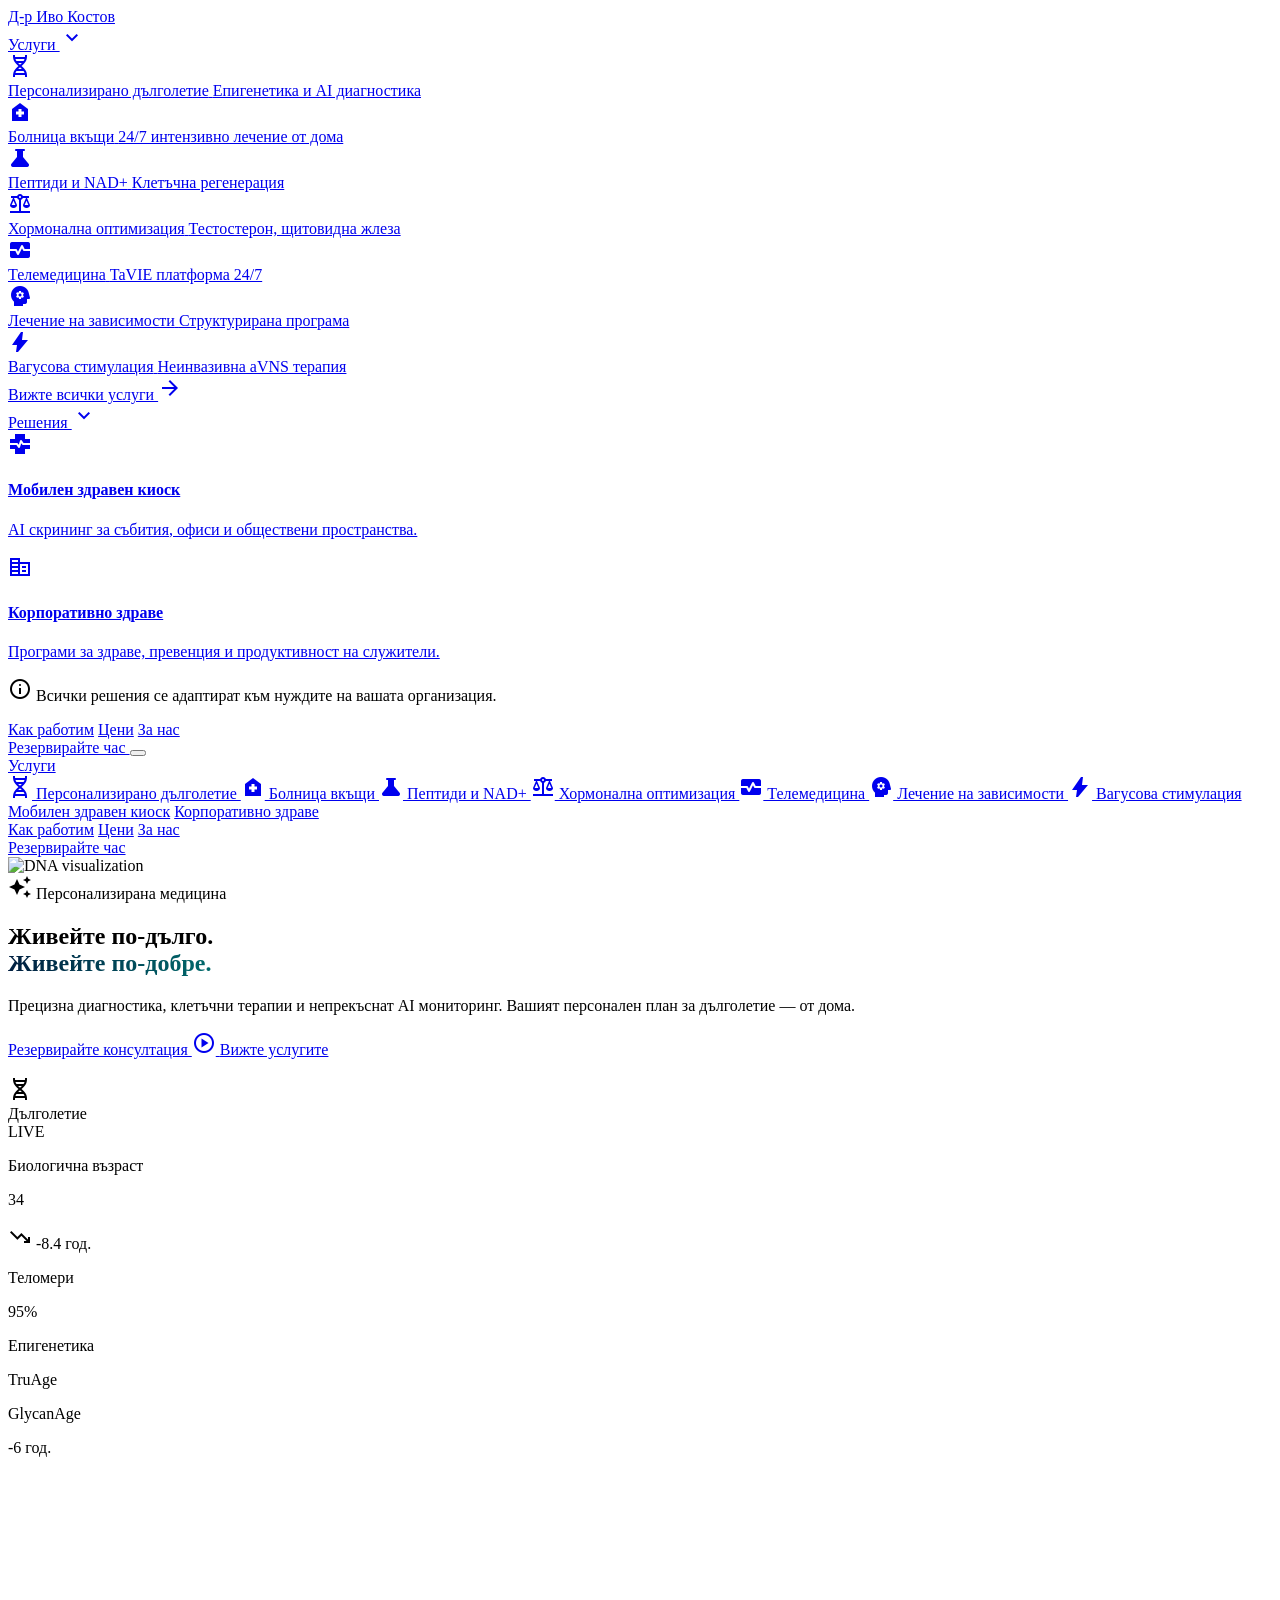
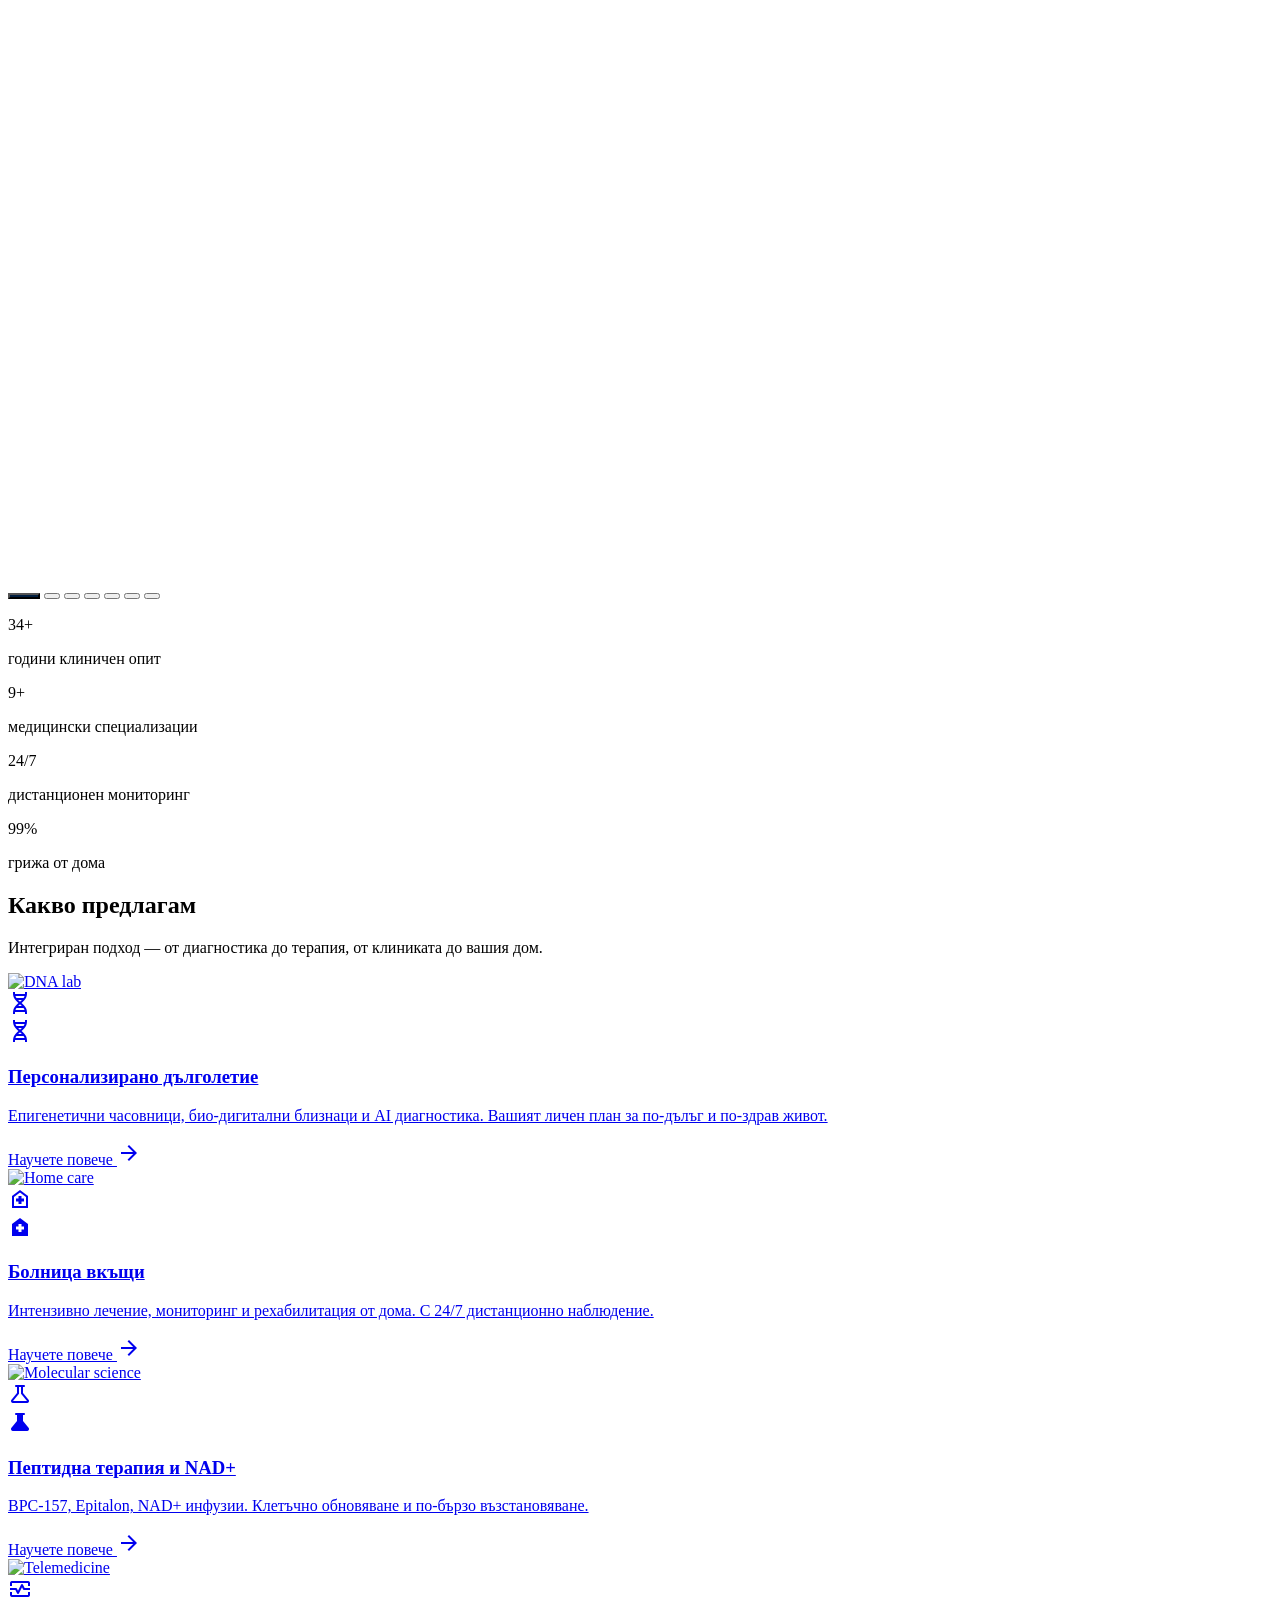
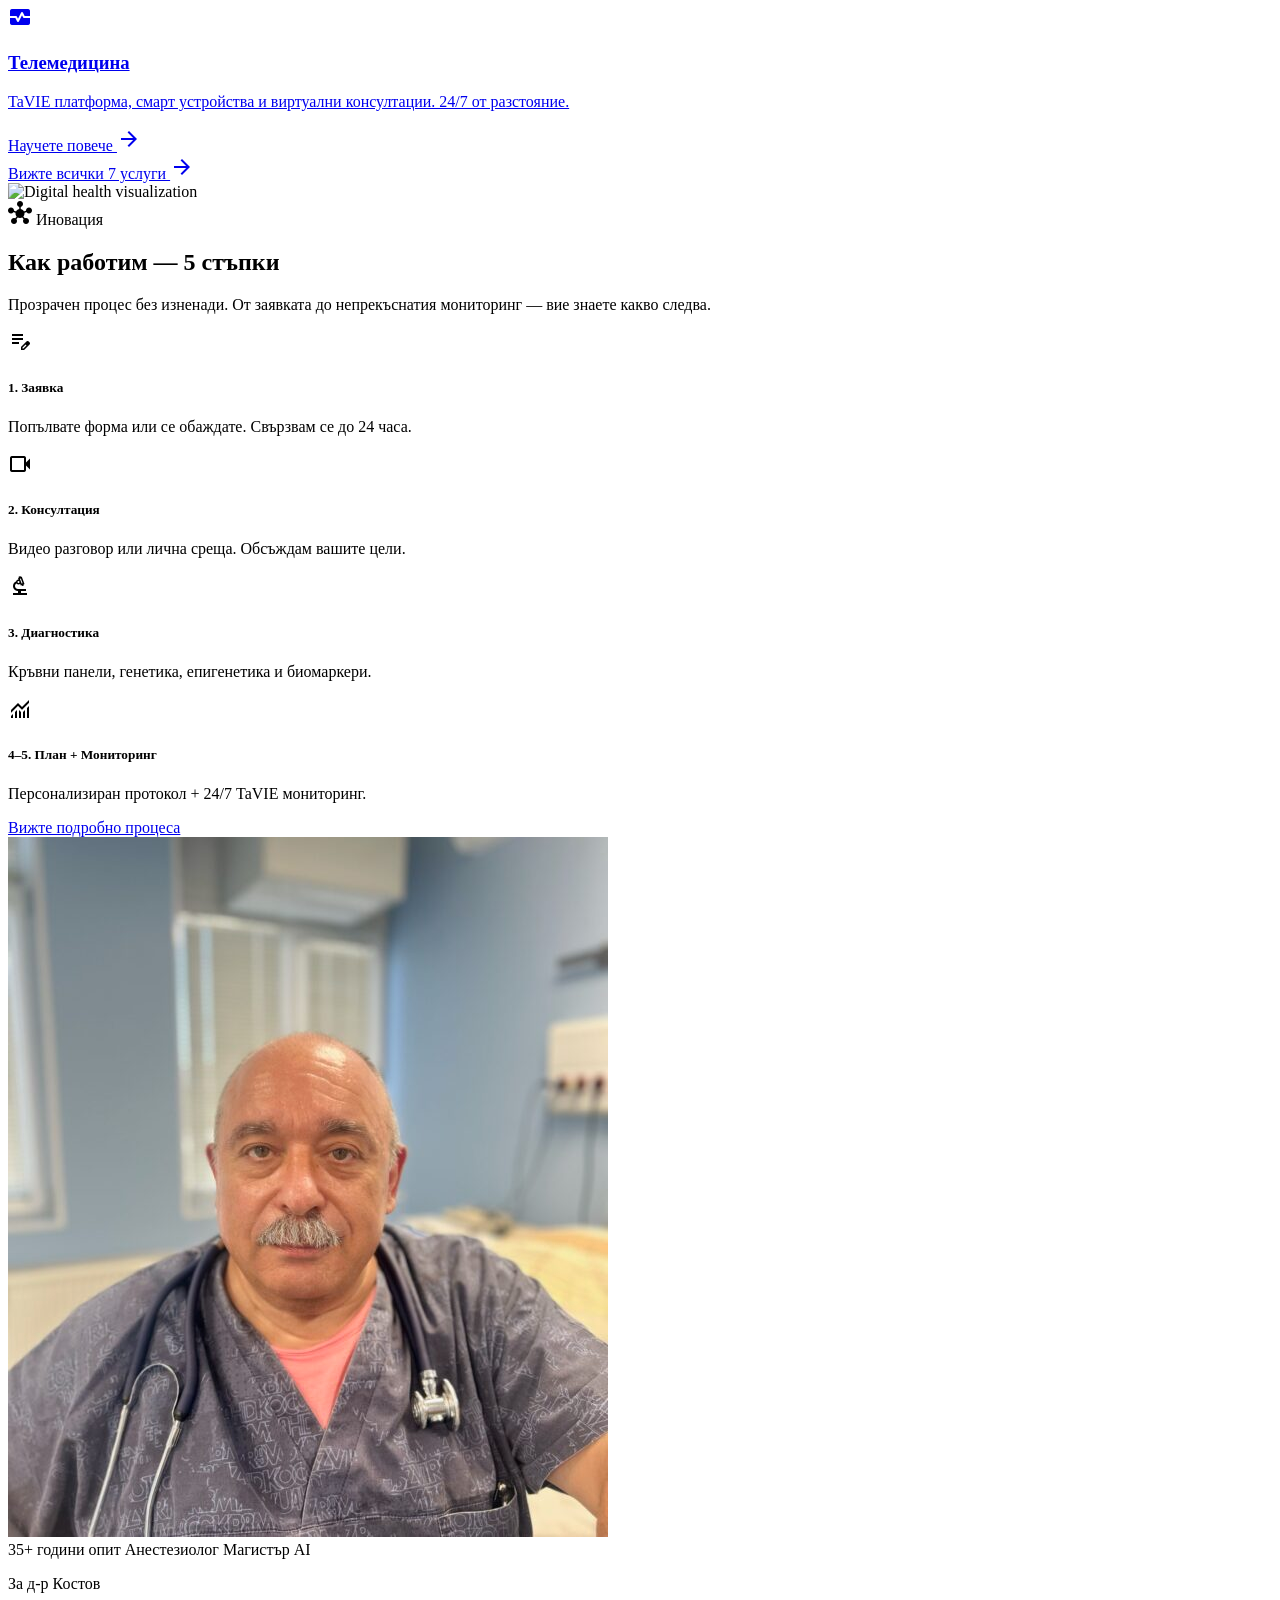
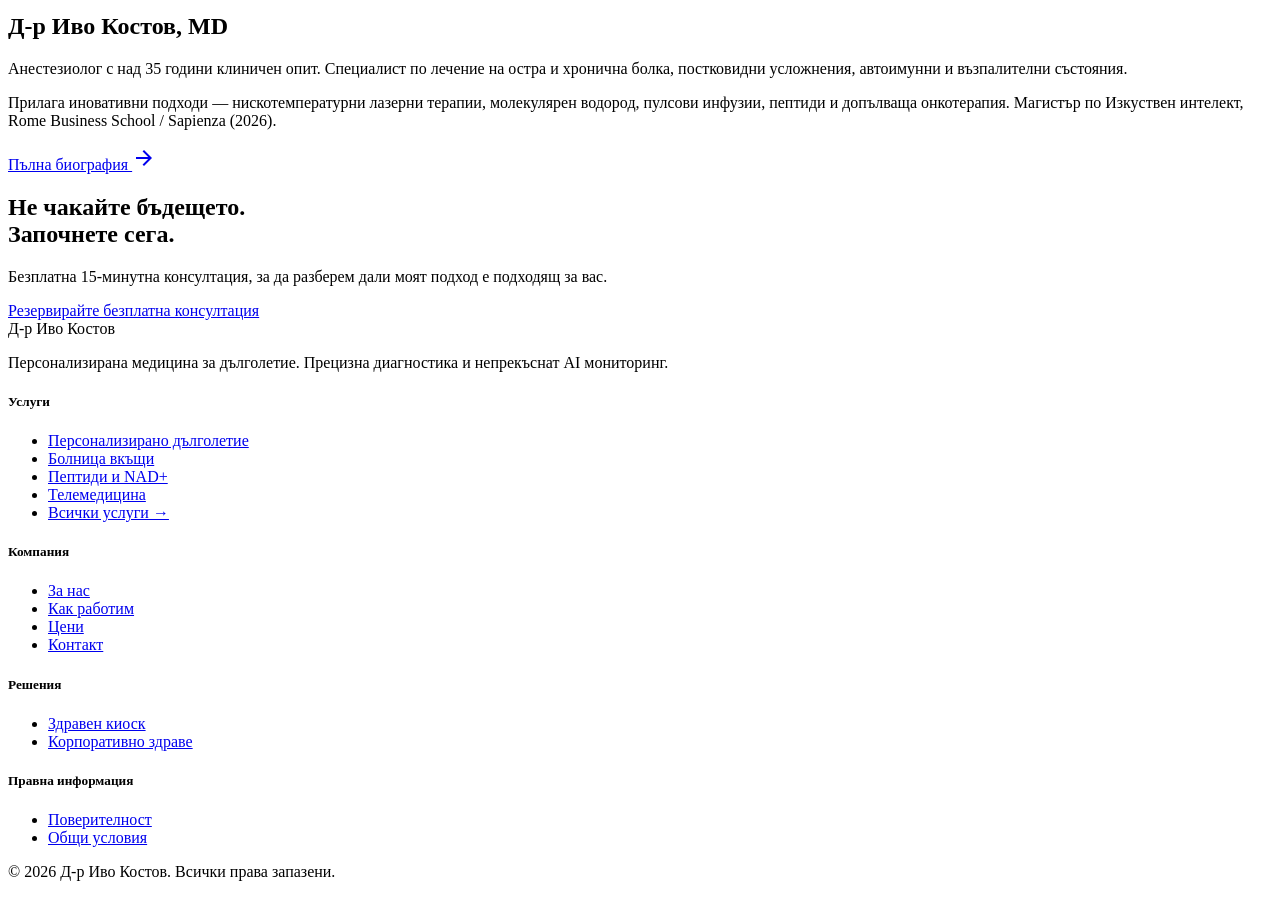
==== commit a504e7f4: "Update doctor bio with real credentials — 35+ years anesthesiology - Updated landing page: 35+ years" ====
--- a/index.html
+++ b/index.html
@@ -331,7 +331,7 @@
 <section class="py-16 bg-surface-container-lowest" id="stats-section">
   <div class="max-w-7xl mx-auto px-6 md:px-12 grid grid-cols-2 md:grid-cols-4 gap-8 reveal">
     <div class="text-center">
-      <p class="text-4xl md:text-5xl font-headline font-extrabold text-secondary counter" data-target="20" data-suffix="+">0</p>
+      <p class="text-4xl md:text-5xl font-headline font-extrabold text-secondary counter" data-target="35" data-suffix="+">0</p>
       <p class="text-on-surface-variant text-sm mt-2">години клиничен опит</p>
     </div>
     <div class="text-center">
@@ -492,19 +492,19 @@
           <img class="w-full h-80 object-cover" src="images/dr-kostov.jpg" alt="Д-р Иво Костов" loading="lazy">
         </div>
         <div class="flex flex-wrap gap-2">
-          <span class="bg-secondary/10 text-secondary text-xs font-bold px-3 py-1 rounded-full">20+ години</span>
-          <span class="bg-secondary/10 text-secondary text-xs font-bold px-3 py-1 rounded-full">10+ специализации</span>
-          <span class="bg-secondary/10 text-secondary text-xs font-bold px-3 py-1 rounded-full">AI медицина</span>
+          <span class="bg-secondary/10 text-secondary text-xs font-bold px-3 py-1 rounded-full">35+ години опит</span>
+          <span class="bg-secondary/10 text-secondary text-xs font-bold px-3 py-1 rounded-full">Анестезиолог</span>
+          <span class="bg-secondary/10 text-secondary text-xs font-bold px-3 py-1 rounded-full">Магистър AI</span>
         </div>
       </div>
       <div class="lg:w-2/3 space-y-6 reveal reveal-delay-1">
         <p class="text-secondary font-bold text-xs uppercase tracking-widest">За д-р Костов</p>
         <h2 class="text-4xl font-headline font-extrabold text-primary">Д-р Иво Костов, MD</h2>
         <p class="text-on-surface-variant text-lg leading-relaxed max-w-xl">
-          Лекар с над 20 години опит и 10+ медицински специализации. Пионер в интегрирането на AI диагностика, пептидни терапии и телемедицина в България.
+          Анестезиолог с над 35 години клиничен опит. Специалист по лечение на остра и хронична болка, постковидни усложнения, автоимунни и възпалителни състояния.
         </p>
         <p class="text-on-surface-variant leading-relaxed max-w-xl">
-          Подходът му комбинира най-доброто от конвенционалната медицина с доказани иновации — епигенетични часовници, NAD+ терапия, дигитални близнаци — все в полза на пациента.
+          Прилага иновативни подходи — нискотемпературни лазерни терапии, молекулярен водород, пулсови инфузии, пептиди и допълваща онкотерапия. Магистър по Изкуствен интелект, Rome Business School / Sapienza (2026).
         </p>
         <a href="za-nas.html" class="inline-flex items-center gap-2 text-primary font-headline font-bold hover:text-secondary transition-colors mt-4">
           Пълна биография <span class="material-symbols-outlined text-sm">arrow_forward</span>
